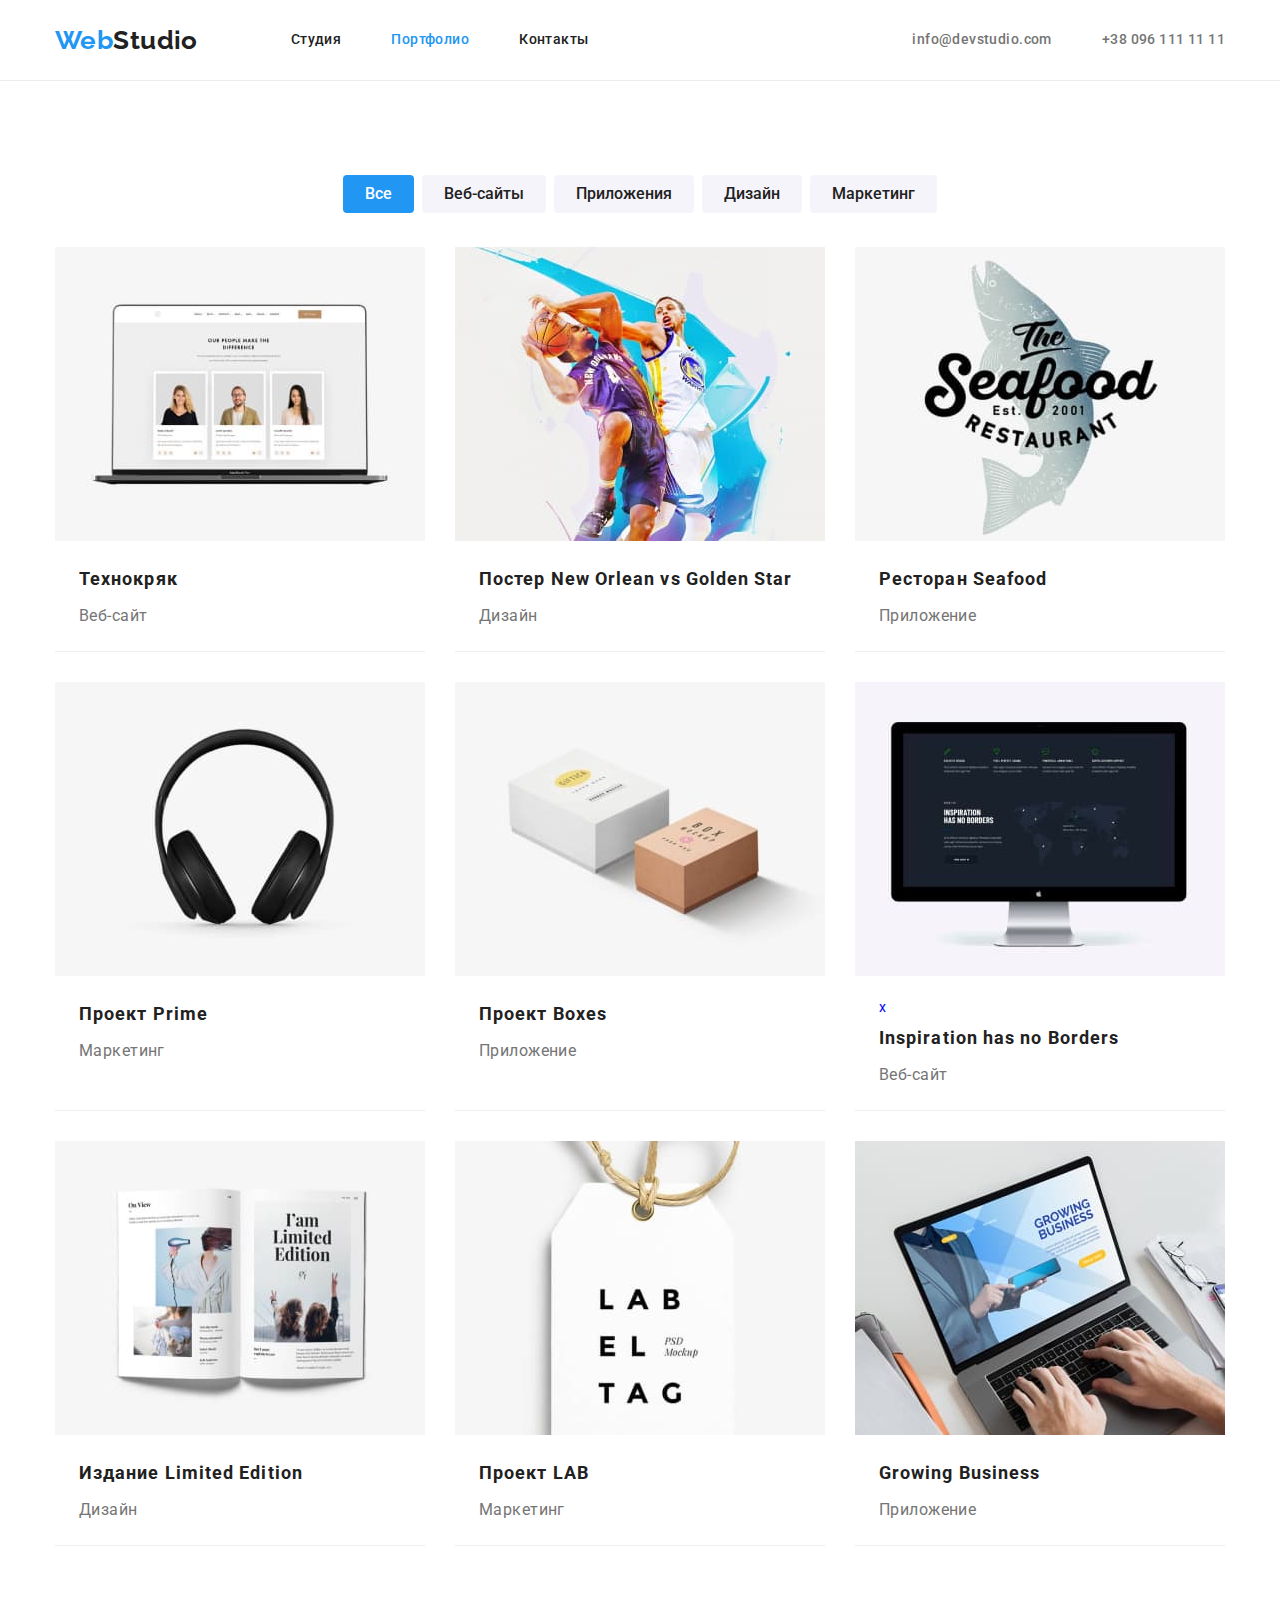
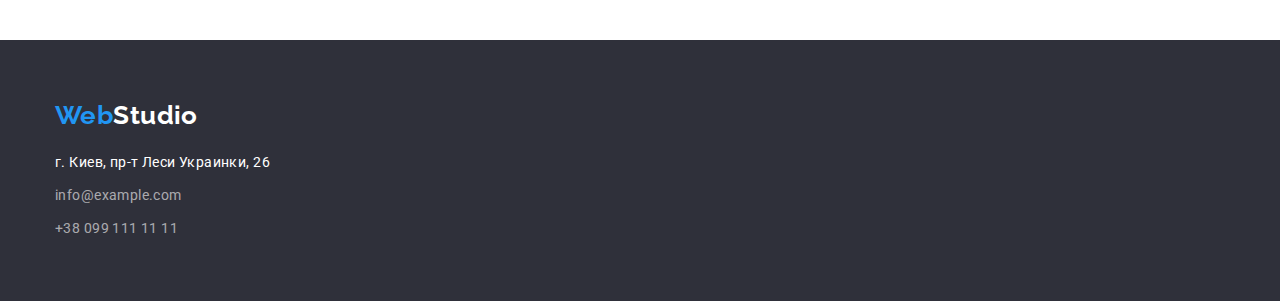
==== portfolio.html @ c3a895c4 "Добавляет файлы - homework-03" ====
<!DOCTYPE html>
<html lang="ru">

<head>
    <meta charset="UTF-8">
    <meta http-equiv="X-UA-Compatible" content="IE=edge">
    <meta name="viewport" content="width=device-width, initial-scale=1.0">
    <title>Портфолио</title>
    <link rel="stylesheet"
        href="https://fonts.googleapis.com/css2?family=Raleway:wght@700&family=Roboto:wght@400;500;700;900&display=swap" />
    <link rel="stylesheet"
        href="https://cdnjs.cloudflare.com/ajax/libs/modern-normalize/1.1.0/modern-normalize.min.css" />
    <link rel="stylesheet" href="css/style.css" />
</head>

<body>
    <!--header-->
    <header class="page-header">
        <div class="container navigation ">
            <nav class="navigation">
                <a href="./index.html" class="logo">Web<span class="studio">Studio</span> </a>
                <ul class="site-nav ">
                    <li class="item"><a href="./index.html" class="link"> Студия </a></li>
                    <li class="item"><a href="./portfolio.html" class="link  current"> Портфолио </a></li>
                    <li class="item"><a href="#" class="link"> Контакты </a></li>
                </ul>
            </nav>
            <ul class="auth-nav ">
                <li class="item"><a href="mailto:info@devstudio.com" class="link"> info@devstudio.com </a></li>
                <li class="item"><a href="tel:+380961111111" class="link"> +38 096 111 11 11 </a></li>
            </ul>
        </div>
    </header>

    <!--main -->
    <main>

        <!-- portfolio section -->
        <section class="portfolio-section section ">
        <div class="container">

            <h1 class="visually-hidden"> Портфолио </h1>
            
<!-- button-list -->
            <ul class="button-list">
                <li class="btn-item"><button type="button" class="filter-button active"> Все </button></li>
                <li class="btn-item"><button type="button" class="filter-button"> Веб-сайты </button></li>
                <li class="btn-item"><button type="button" class="filter-button"> Приложения </button></li>
                <li class="btn-item"><button type="button" class="filter-button"> Дизайн </button></li>
                <li class="btn-item"><button type="button" class="filter-button"> Маркетинг </button></li>
            </ul>

<!-- portfolio-list -->
            <ul class="portfolio-list">
                <li class="portfolio-item"><a href="#"><img src="./imeges/img-10.jpg"
                            alt="на ноутбуке изображены три IT-специалиста" width="370" height="294" class="item-img">
                        <div class="portfolio-content">
                            <h2 class="portfolio-title">Технокряк </h2>
                            <p class="desc">Веб-сайт</p>
                        </div>
                    </a> </li>
                <li class="portfolio-item"><a href="#"><img src="./imeges/img-11.jpg"
                            alt="два играка в баскетбол в прижке" width="370" height="294" class="item-img">
                        <div class="portfolio-content">
                            <h2 class="portfolio-title">Постер New Orlean vs Golden Star </h2>
                            <p class="desc">Дизайн</p>
                        </div>
                    </a></li>
                <li class="portfolio-item"><a href="#"><img src="./imeges/img-12.jpg"
                            alt="эмблема ресторана морепродукты" width="370" height="294" class="item-img">
                    <div class="portfolio-content">
                            <h2 class="portfolio-title">Ресторан Seafood </h2>
                            <p class="desc"> Приложение</p>
                        </div>
                    </a> </li>
                <li class="portfolio-item"><a href="#"><img src="./imeges/img-13.jpg" alt="наушники" width="370"
                            height="294" class="item-img">
                        <div class="portfolio-content">
                             <h2 class="portfolio-title">Проект Prime </h2>
                            <p class="desc">Маркетинг</p>
                        </div>
                    </a> </li>
                <li class="portfolio-item"><a href="#"><img src="./imeges/img-14.jpg" alt="две картоные коробочки"
                            width="370" height="294" class="item-img">
                    <div class="portfolio-content">
                            <h2 class="portfolio-title">Проект Boxes </h2>
                             <p class="desc">Приложение</p>
                    </div>
                    </a></li>
                <li class="portfolio-item"><a href="#"><img src="./imeges/img-15.jpg" alt="монитор" width="370"
                            height="294" class="item-img">
                        <div class="portfolio-content">x
                            <h2 class="portfolio-title">Inspiration has no Borders </h2>
                            <p class="desc"> Веб-сайт</p>
                        </div>
                    </a></li>
                <li class="portfolio-item"><a href="#"><img src="./imeges/img-16.jpg" alt="открытая книга" width="370"
                            height="294" class="item-img">
                        <div class="portfolio-content">
                            <h2 class="portfolio-title">Издание Limited Edition </h2>
                            <p class="desc">Дизайн</p>
                        </div>
                    </a> </li>
                <li class="portfolio-item"><a href="#"><img src="./imeges/img-17.jpg" alt="логотип проекта лаб"
                            width="370" height="294" class="item-img">
                        <div class="portfolio-content">
                            <h2 class="portfolio-title">Проект LAB </h2>
                            <p class="desc"> Маркетинг</p>
                        </div>
                    </a> </li>
                <li class="portfolio-item"><a href="#"><img src="./imeges/img-18.jpg"
                            alt="человек печатающий на ноутбуке" width="370" height="294" class="item-img">
                        <div class="portfolio-content">
                            <h2 class="portfolio-title">Growing Business </h2>
                            <p class="desc">Приложение</p>
                        </div>
                    </a></li>
            </ul>
        </div>
        </section>
    </main>

    <!--footer container-->
    <footer class="footer-section">
        <div class="container">
            <a href="./index.html" class="logo">Web<span class="studio">Studio</span> </a>
            <address class="contact">
                <ul class="contact-list">
                    <li class="contact-link"><a href="https://goo.gl/maps/1aV7GLh5moSTKQaL6" target="_blank"
                            rel="noopener noreferrer" class="text"> г. Киев, пр-т Леси Украинки, 26 </a></li>
                    <li class="contact-link"><a href="mailto:info@example.com" class="link">info@example.com</a>
                    </li>
                    <li class="contact-link"><a href="tel:+380991111111" class="link">+38 099 111 11 11</a></li>
                </ul>
            </address>
        </div>
    </footer>
</body>

</html>
---- css/style.css ----
/*  цвет */

/* цвет основного текста: rgba(117, 117, 117, 1) */
/* цвет акцента кнопка портфолио Logo и ссылки (синий): rgba(33, 150, 243, 1) */
/* белый цвет: #FFFFFF; */
/* чорний цвет h-h3: rgba(33, 33, 33, 1) */
/* цвет background hero, footer: rgba(47, 48, 58, 1) */

/* переменные */
:root {
  --title-text-color: rgba(33, 33, 33, 1);
  --primary-text-color: rgba(117, 117, 117, 1);
  --аccent-color: rgba(33, 150, 243, 1);
  --background-color: #ffffff;
  --footer-backgraund-color: rgba(47, 48, 58, 1);
}
html {
  box-sizing: border-box;
}
*,
*::before,
*::after {
  box-sizing: inherit;
}

/*----- body ------*/

body {
  font-family: Roboto, sans-serif;
  font-size: 14px;
  line-height: 1.71;
  letter-spacing: 0.03em;
  background: var(--background-color);
  color: var(--primary-text-color);
}

/* -----basic----- */

.container {
  width: 1200px;
  padding: 0 15px;
  margin: auto auto;
}
.section {
  padding-top: 94px;
  padding-bottom: 94px;
}

h1,
h2,
h3,
p,
ul,
a {
  margin-top: 0;
  margin-bottom: 0;
}
/* link decoration */
a {
  text-decoration: none;
  font-style: normal;
}
li {
  list-style: none;
}
/* title color*/
h1,
h2,
h3 {
  color: var(--title-text-color);
}

/* visually-hidden h2 */

.visually-hidden {
  position: absolute;
  width: 1px;
  height: 1px;
  margin: -1px;
  border: 0;
  padding: 0;

  white-space: nowrap;
  clip-path: inset(100%);
  clip: rect(0 0 0 0);
  overflow: hidden;
}

/*          page studio          */
/*------header------*/
/* logo */
.page-header {
  border-bottom: 1px solid rgba(236, 236, 236, 1);
}

.logo,
.studio {
  font-family: 'Raleway', sans-serif;
  font-weight: 700;
  font-size: 26px;
  line-height: 1.19;
  color: var(--аccent-color);
}
.studio {
  color: var(--title-text-color);
}

/*---- navigation----- */

.navigation {
  display: flex;
  align-items: center;
}
.logo {
  margin-left: 0;
 
}
.auth-nav {
  margin-left: auto;
}
.site-nav,
.auth-nav {
  display: flex;
  align-items: center;
  padding-left: 0;
}
.site-nav {
 margin-left: 93px;
}
.site-nav .item,
.auth-nav .item {
  margin-left: 50px;
}
.site-nav .item:first-child,
.auth-nav .item:first-child {
  margin-left: 0;
}

.site-nav .link {
  display: block;
  padding: 32px 0;
  font-weight: 500;
  line-height: 1.14;
  color: var(--title-text-color);
}
.site-nav .link.current {
  color: var(--аccent-color);
}
.auth-nav .link {
  display: block;
  padding: 32px 0;  
  font-weight: 500;
  line-height: 1.14;
  color: var(--primary-text-color);
}
.link:hover,
.link:focus {
  color: var(--аccent-color);
}

/* hero section */

.hero-section {
  padding: 200px 0;
  text-align: center;
  background-color:#2F303A;
}
.hero-title {
  margin: 0 auto 30px;
  font-weight: 900;
  font-size: 44px;
  line-height: 1.36;
  letter-spacing: 0.06em;
  text-transform: uppercase;
  width: 696px;
  color: #ffffff;
}
.hero-button {
  font-family: inherit;
  cursor: pointer;
  font-weight: 700;
  font-size: 16px;
  line-height: 1.88;
  min-width: 200px;
  border-radius: 4px;
  border: none;
  padding: 10px 32px;

  text-transform: none;
  letter-spacing: 0.06em;
  background: var(--аccent-color);
  color: #ffffff;
  box-shadow: 0px 4px 4px rgba(0, 0, 0, 0.15);
}
.hero-button:hover,
.hero-button:focus {
  background-color: #188ce8;
  color: #ffffff;
}

/* advantages-section */

.advantages-list {
  display: flex;
  padding: 0;
}
.advantages-card + li {
  margin-left: 30px;
}
.advantages-card {
  width: 270px;
}
.advantages-card .list-title {
  margin-bottom: 10px;
}
.section-title {
  font-size: 36px;
  line-height: 1.16;
  text-align: center;
  margin-bottom: 50px;
}
.advantages-card>.list-title {
  font-size: 14px;
  line-height: 1.14;
  text-transform: uppercase;
}

/* work section */

.work-section.section {
  text-align: center;
  padding-top: 0;
}
.work-list {
  display: flex;
  padding: 0;
}
.work-img {
  display: flex;
}
.work-item + li {
  margin-left: 30px;
}

/* team section */

.team-section {
  text-align: center;
  background-color:#F5F4FA;
}
.section-title {
  margin-bottom: 50px;
}
.team-list .list-title {
  font-weight: 500;
  font-size: 16px;
  line-height: 1.18;
  margin-bottom: 10px;
}
.team-list {
  display: flex;
  padding: 0;
}
.team-card {
  background-color: #ffffff;
  box-shadow: 0px 1px 3px rgba(0, 0, 0, 0.12), 0px 1px 1px rgba(0, 0, 0, 0.14), 0px 2px 1px rgba(0, 0, 0, 0.2);
  border-radius: 0px 0px 4px 4px;

}
.team-card + li {
  margin-left: 30px;
}
.team-img {
  display: flex;
 }
.team-card .list-title {
  text-align: center;
}
.card-content {
    padding: 30px 0;
}
.profession {
  font-size: 16px;
  line-height: 1.18;
  text-align: center;
}

/*------footer------- */

.footer-section {
  background: var(--footer-backgraund-color);
  padding: 60px 0;
}
.footer-section .logo {
    display: block;
    margin-bottom: 20px;
}
.footer-section .studio,
.contact-list .text {
  color: #ffffff;
}
.contact-link .link {
  color: rgba(255, 255, 255, 0.6);
}
.contact-list .link:hover,
.contact-list .link:focus {
  color: var(--аccent-color);
}
.contact-list {
  padding: 0;
 }
.contact-link:not(:last-child) {
  margin-bottom: 9px;
}
.link,
.text {
  display: block;
}

/*       page portfolio        */

 /* ---button-list--- */

.btn-item + li {
  margin-left: 8px;
}
.button-list {
  display: flex;
  justify-content: center;
  margin-bottom: 34px;
  padding: 0;
  
}
.filter-button {
  font-family: inherit;
  cursor: pointer;
  font-weight: 500;
  font-size: 16px;
  line-height: 1.62;

  padding: 6px 22px;
  border-radius: 4px;
  border: none;
  text-align: center;
  text-transform: none;
  background-color:#F5F4FA;
  color: var(--title-text-color);
}
.active {
  background-color: var(--аccent-color);
  color: #ffffff;
}
.filter-button:hover,
.filter-button:focus {
  background: var(--аccent-color);
  color: #ffffff;
}

/* -- portfolio-list -- */

.portfolio-list {
  display: flex;
  flex-wrap: wrap;
  padding: 0;
}
.portfolio-item {
  margin-right: 30px;
  margin-bottom: 30px;
  border-bottom: 1px solid #eeeeee;
}
.portfolio-content {
  padding: 20px 24px;
  background-color: #ffffff;
}
.portfolio-item:nth-last-child(-n + 3) {
  margin-bottom: 0;
}
.portfolio-item:nth-child(3n) {
  margin-right: 0;
}
.portfolio-title {
  font-size: 18px;
  line-height: 2;
  letter-spacing: 0.06em;
  color: var(--title-text-color);
  margin-bottom: 4px;
}
.desc {
  /* margin: 0 24px 20px; */
  font-size: 16px;
  line-height: 1.88;
  color: var(--primary-text-color);
}
.item-img {
  display: flex;
}
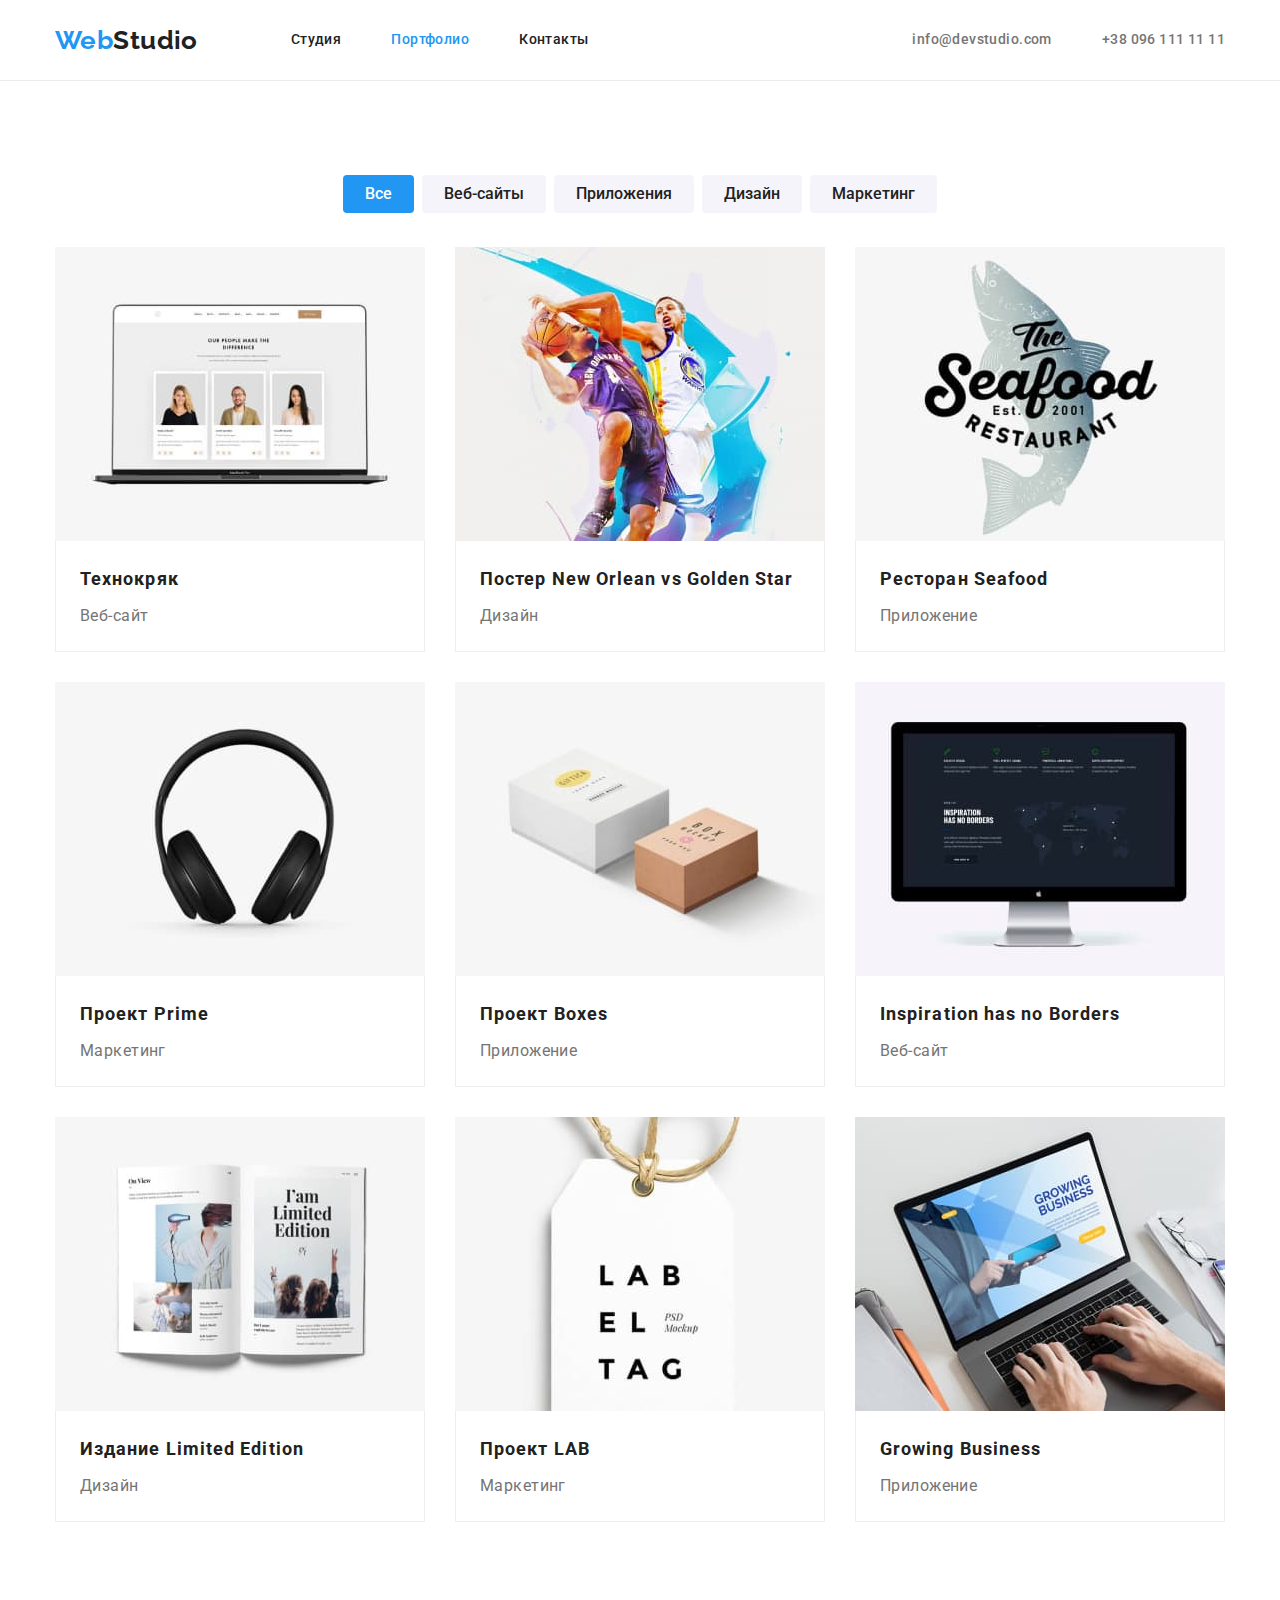
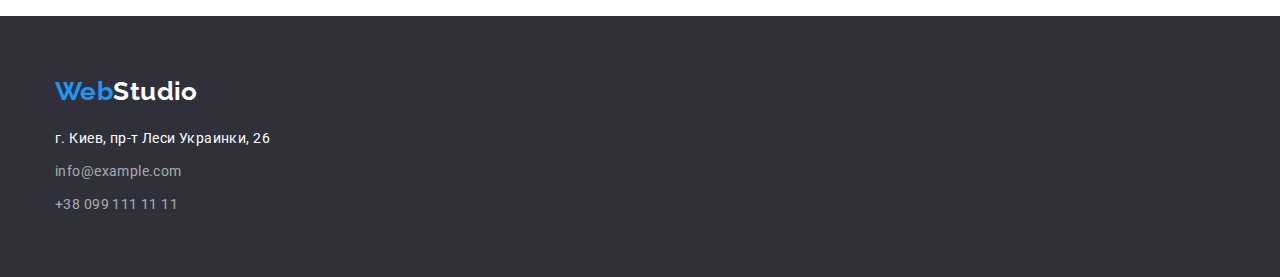
==== commit 3b2523ce: "Добавляет - background-image" ====
--- a/portfolio.html
+++ b/portfolio.html
@@ -89,7 +89,7 @@
                     </a></li>
                 <li class="portfolio-item"><a href="#"><img src="./imeges/img-15.jpg" alt="монитор" width="370"
                             height="294" class="item-img">
-                        <div class="portfolio-content">x
+                        <div class="portfolio-content">
                             <h2 class="portfolio-title">Inspiration has no Borders </h2>
                             <p class="desc"> Веб-сайт</p>
                         </div>
--- a/css/style.css
+++ b/css/style.css
@@ -55,6 +55,7 @@
   margin-top: 0;
   margin-bottom: 0;
 }
+
 /* link decoration */
 a {
   text-decoration: none;
@@ -89,6 +90,7 @@
 /*          page studio          */
 /*------header------*/
 /* logo */
+
 .page-header {
   border-bottom: 1px solid rgba(236, 236, 236, 1);
 }
@@ -164,7 +166,16 @@
   padding: 200px 0;
   text-align: center;
   background-color:#2F303A;
-}
+
+   max-width: 1600px;
+    min-height: 600px;
+    margin: 0 auto;
+    background-image:linear-gradient( to right, rgba(47, 48, 58, 0.4), rgba(47, 48, 58, 0.4)), url('../imeges/Img-background.jpg');
+    background-repeat: no-repeat;
+    background-position: center;
+    background-size: cover;
+}
+
 .hero-title {
   margin: 0 auto 30px;
   font-weight: 900;
@@ -210,6 +221,31 @@
 .advantages-card {
   width: 270px;
 }
+.advantages-card::before {
+    content:"";
+    display: block;
+    height: 120px;
+    background: #F5F4FA;
+    border-radius: 4px;
+    background-repeat: no-repeat;
+    background-size: 70px 70px;
+    background-position: center;
+    margin-bottom: 30px;
+}
+.icon-antena::before {
+    background-image:url(../imeges/group.svg);
+}
+.icon-clock::before {
+    background-image:url(../imeges/clock.svg);
+}
+.icon-diagram::before {
+    background-image:url(../imeges/diagram.svg);
+}
+.icon-astronaut::before {
+    background-image:url(../imeges/astronaut.svg);
+}
+
+
 .advantages-card .list-title {
   margin-bottom: 10px;
 }
@@ -366,11 +402,14 @@
 .portfolio-item {
   margin-right: 30px;
   margin-bottom: 30px;
-  border-bottom: 1px solid #eeeeee;
+ 
 }
 .portfolio-content {
   padding: 20px 24px;
   background-color: #ffffff;
+   border-bottom: 1px solid #eeeeee;
+   border-right: 1px solid #eeeeee;
+   border-left: 1px solid #eeeeee;
 }
 .portfolio-item:nth-last-child(-n + 3) {
   margin-bottom: 0;
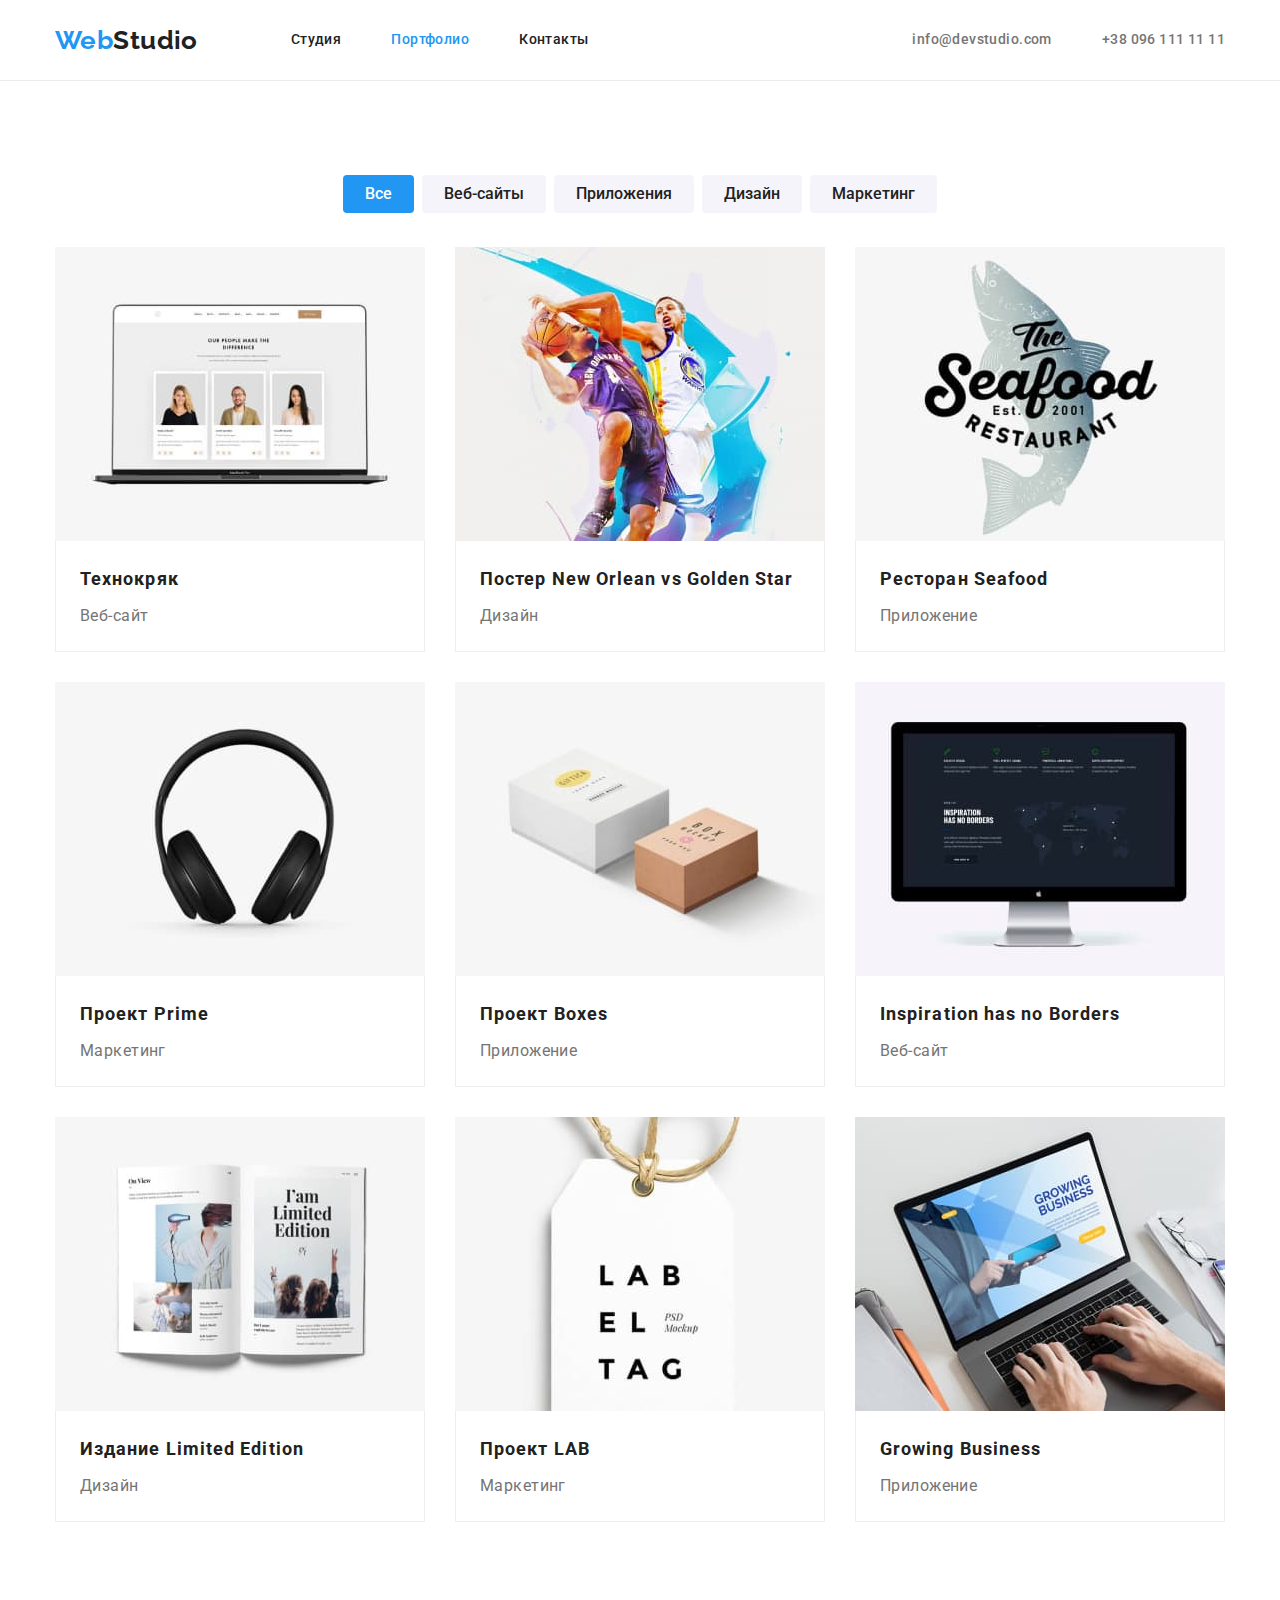
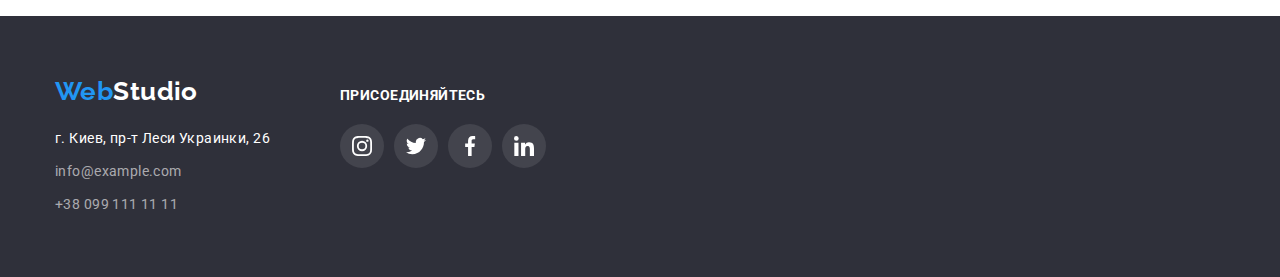
==== commit 6983cb0e: "Добавляет svg-icon из спрайта" ====
--- a/portfolio.html
+++ b/portfolio.html
@@ -37,102 +37,133 @@
 
         <!-- portfolio section -->
         <section class="portfolio-section section ">
-        <div class="container">
+            <div class="container">
 
-            <h1 class="visually-hidden"> Портфолио </h1>
-            
-<!-- button-list -->
-            <ul class="button-list">
-                <li class="btn-item"><button type="button" class="filter-button active"> Все </button></li>
-                <li class="btn-item"><button type="button" class="filter-button"> Веб-сайты </button></li>
-                <li class="btn-item"><button type="button" class="filter-button"> Приложения </button></li>
-                <li class="btn-item"><button type="button" class="filter-button"> Дизайн </button></li>
-                <li class="btn-item"><button type="button" class="filter-button"> Маркетинг </button></li>
-            </ul>
+                <h1 class="visually-hidden"> Портфолио </h1>
 
-<!-- portfolio-list -->
-            <ul class="portfolio-list">
-                <li class="portfolio-item"><a href="#"><img src="./imeges/img-10.jpg"
-                            alt="на ноутбуке изображены три IT-специалиста" width="370" height="294" class="item-img">
-                        <div class="portfolio-content">
-                            <h2 class="portfolio-title">Технокряк </h2>
-                            <p class="desc">Веб-сайт</p>
-                        </div>
-                    </a> </li>
-                <li class="portfolio-item"><a href="#"><img src="./imeges/img-11.jpg"
-                            alt="два играка в баскетбол в прижке" width="370" height="294" class="item-img">
-                        <div class="portfolio-content">
-                            <h2 class="portfolio-title">Постер New Orlean vs Golden Star </h2>
-                            <p class="desc">Дизайн</p>
-                        </div>
-                    </a></li>
-                <li class="portfolio-item"><a href="#"><img src="./imeges/img-12.jpg"
-                            alt="эмблема ресторана морепродукты" width="370" height="294" class="item-img">
-                    <div class="portfolio-content">
-                            <h2 class="portfolio-title">Ресторан Seafood </h2>
-                            <p class="desc"> Приложение</p>
-                        </div>
-                    </a> </li>
-                <li class="portfolio-item"><a href="#"><img src="./imeges/img-13.jpg" alt="наушники" width="370"
-                            height="294" class="item-img">
-                        <div class="portfolio-content">
-                             <h2 class="portfolio-title">Проект Prime </h2>
-                            <p class="desc">Маркетинг</p>
-                        </div>
-                    </a> </li>
-                <li class="portfolio-item"><a href="#"><img src="./imeges/img-14.jpg" alt="две картоные коробочки"
-                            width="370" height="294" class="item-img">
-                    <div class="portfolio-content">
-                            <h2 class="portfolio-title">Проект Boxes </h2>
-                             <p class="desc">Приложение</p>
-                    </div>
-                    </a></li>
-                <li class="portfolio-item"><a href="#"><img src="./imeges/img-15.jpg" alt="монитор" width="370"
-                            height="294" class="item-img">
-                        <div class="portfolio-content">
-                            <h2 class="portfolio-title">Inspiration has no Borders </h2>
-                            <p class="desc"> Веб-сайт</p>
-                        </div>
-                    </a></li>
-                <li class="portfolio-item"><a href="#"><img src="./imeges/img-16.jpg" alt="открытая книга" width="370"
-                            height="294" class="item-img">
-                        <div class="portfolio-content">
-                            <h2 class="portfolio-title">Издание Limited Edition </h2>
-                            <p class="desc">Дизайн</p>
-                        </div>
-                    </a> </li>
-                <li class="portfolio-item"><a href="#"><img src="./imeges/img-17.jpg" alt="логотип проекта лаб"
-                            width="370" height="294" class="item-img">
-                        <div class="portfolio-content">
-                            <h2 class="portfolio-title">Проект LAB </h2>
-                            <p class="desc"> Маркетинг</p>
-                        </div>
-                    </a> </li>
-                <li class="portfolio-item"><a href="#"><img src="./imeges/img-18.jpg"
-                            alt="человек печатающий на ноутбуке" width="370" height="294" class="item-img">
-                        <div class="portfolio-content">
-                            <h2 class="portfolio-title">Growing Business </h2>
-                            <p class="desc">Приложение</p>
-                        </div>
-                    </a></li>
-            </ul>
-        </div>
+                <!-- button-list -->
+                <ul class="button-list">
+                    <li class="btn-item"><button type="button" class="filter-button active"> Все </button></li>
+                    <li class="btn-item"><button type="button" class="filter-button"> Веб-сайты </button></li>
+                    <li class="btn-item"><button type="button" class="filter-button"> Приложения </button></li>
+                    <li class="btn-item"><button type="button" class="filter-button"> Дизайн </button></li>
+                    <li class="btn-item"><button type="button" class="filter-button"> Маркетинг </button></li>
+                </ul>
+
+                <!-- portfolio-list -->
+                <ul class="portfolio-list">
+                    <li class="portfolio-item"><a href="#" class="portfolio-link"><img src="./imeges/img-10.jpg"
+                                alt="на ноутбуке изображены три IT-специалиста" width="370" height="294"
+                                class="item-img">
+                            <div class="portfolio-content">
+                                <h2 class="portfolio-title">Технокряк </h2>
+                                <p class="desc">Веб-сайт</p>
+                            </div>
+                        </a> </li>
+                    <li class="portfolio-item"><a href="#" class="portfolio-link"><img src="./imeges/img-11.jpg"
+                                alt="два играка в баскетбол в прижке" width="370" height="294" class="item-img">
+                            <div class="portfolio-content">
+                                <h2 class="portfolio-title">Постер New Orlean vs Golden Star </h2>
+                                <p class="desc">Дизайн</p>
+                            </div>
+                        </a></li>
+                    <li class="portfolio-item"><a href="#" class="portfolio-link"><img src="./imeges/img-12.jpg"
+                                alt="эмблема ресторана морепродукты" width="370" height="294" class="item-img">
+                            <div class="portfolio-content">
+                                <h2 class="portfolio-title">Ресторан Seafood </h2>
+                                <p class="desc"> Приложение</p>
+                            </div>
+                        </a> </li>
+                    <li class="portfolio-item"><a href="#" class="portfolio-link"><img src="./imeges/img-13.jpg"
+                                alt="наушники" width="370" height="294" class="item-img">
+                            <div class="portfolio-content">
+                                <h2 class="portfolio-title">Проект Prime </h2>
+                                <p class="desc">Маркетинг</p>
+                            </div>
+                        </a> </li>
+                    <li class="portfolio-item"><a href="#" class="portfolio-link"><img src="./imeges/img-14.jpg"
+                                alt="две картоные коробочки" width="370" height="294" class="item-img">
+                            <div class="portfolio-content">
+                                <h2 class="portfolio-title">Проект Boxes </h2>
+                                <p class="desc">Приложение</p>
+                            </div>
+                        </a></li>
+                    <li class="portfolio-item"><a href="#" class="portfolio-link"><img src="./imeges/img-15.jpg"
+                                alt="монитор" width="370" height="294" class="item-img">
+                            <div class="portfolio-content">
+                                <h2 class="portfolio-title">Inspiration has no Borders </h2>
+                                <p class="desc"> Веб-сайт</p>
+                            </div>
+                        </a></li>
+                    <li class="portfolio-item"><a href="#" class="portfolio-link"><img src="./imeges/img-16.jpg"
+                                alt="открытая книга" width="370" height="294" class="item-img">
+                            <div class="portfolio-content">
+                                <h2 class="portfolio-title">Издание Limited Edition </h2>
+                                <p class="desc">Дизайн</p>
+                            </div>
+                        </a> </li>
+                    <li class="portfolio-item"><a href="#" class="portfolio-link"><img src="./imeges/img-17.jpg"
+                                alt="логотип проекта лаб" width="370" height="294" class="item-img">
+                            <div class="portfolio-content">
+                                <h2 class="portfolio-title">Проект LAB </h2>
+                                <p class="desc"> Маркетинг</p>
+                            </div>
+                        </a> </li>
+                    <li class="portfolio-item"><a href="#" class="portfolio-link"><img src="./imeges/img-18.jpg"
+                                alt="человек печатающий на ноутбуке" width="370" height="294" class="item-img">
+                            <div class="portfolio-content">
+                                <h2 class="portfolio-title">Growing Business </h2>
+                                <p class="desc">Приложение</p>
+                            </div>
+                        </a></li>
+                </ul>
+            </div>
         </section>
     </main>
 
     <!--footer container-->
     <footer class="footer-section">
         <div class="container">
-            <a href="./index.html" class="logo">Web<span class="studio">Studio</span> </a>
-            <address class="contact">
-                <ul class="contact-list">
-                    <li class="contact-link"><a href="https://goo.gl/maps/1aV7GLh5moSTKQaL6" target="_blank"
-                            rel="noopener noreferrer" class="text"> г. Киев, пр-т Леси Украинки, 26 </a></li>
-                    <li class="contact-link"><a href="mailto:info@example.com" class="link">info@example.com</a>
-                    </li>
-                    <li class="contact-link"><a href="tel:+380991111111" class="link">+38 099 111 11 11</a></li>
-                </ul>
-            </address>
+            <div class="footer-link">
+                <div class="first-column-link">
+                    <a href="./index.html" class="logo">Web<span class="studio">Studio</span> </a>
+
+                    <address class="contact">
+                        <ul class="contact-list">
+                            <li class="contact-link"><a href="https://goo.gl/maps/1aV7GLh5moSTKQaL6" target="_blank"
+                                    rel="noopener noreferrer" class="text">г. Киев, пр-т Леси Украинки, 26</a></li>
+                            <li class="contact-link"><a href="mailto:info@example.com" class="link">info@example.com</a>
+                            </li>
+                            <li class="contact-link"><a href="tel:+380991111111" class="link">+38 099 111 11 11</a></li>
+                        </ul>
+                    </address>
+                </div>
+                <div class="second-column-link">
+                    <span class="join">присоединяйтесь</span>
+                    <ul class="footer-network-list network-list">
+                        <li class="network-item footer-item"><a href="#" class="network-link" aria-label="Инстаграм">
+                                <svg class="icon-network icon-network-footer" width="20" height="20">
+                                    <use href="./imeges/symbol-defs.svg#icon-instagram"></use>
+                                </svg></a>
+                        </li>
+                        <li class="network-item footer-item"><a href="#" class="network-link" aria-label="Твиттер">
+                                <svg class="icon-network icon-network-footer" width="20" height="20">
+                                    <use href="./imeges/symbol-defs.svg#icon-twitter"></use>
+                                </svg></a>
+                        </li>
+                        <li class="network-item footer-item"><a href="#" class="network-link" aria-label="Фейсбук">
+                                <svg class="icon-network icon-network-footer" width="20" height="20">
+                                    <use href="./imeges/symbol-defs.svg#icon-facebook"></use>
+                                </svg></a>
+                        </li>
+                        <li class="network-item footer-item"><a href="#" class="network-link" aria-label="Линкедин">
+                                <svg class="icon-network icon-network-footer" width="20" height="20">
+                                    <use href="./imeges/symbol-defs.svg#icon-linkedin"></use>
+                                </svg></a>
+                        </li>
+                    </ul>
+                </div>
+            </div>
         </div>
     </footer>
 </body>
--- a/css/style.css
+++ b/css/style.css
@@ -56,6 +56,10 @@
   margin-bottom: 0;
 }
 
+ul {
+  padding: 0;
+}
+
 /* link decoration */
 a {
   text-decoration: none;
@@ -115,7 +119,6 @@
 }
 .logo {
   margin-left: 0;
- 
 }
 .auth-nav {
   margin-left: auto;
@@ -127,7 +130,7 @@
   padding-left: 0;
 }
 .site-nav {
- margin-left: 93px;
+  margin-left: 93px;
 }
 .site-nav .item,
 .auth-nav .item {
@@ -149,8 +152,8 @@
   color: var(--аccent-color);
 }
 .auth-nav .link {
-  display: block;
-  padding: 32px 0;  
+  display: inline-flex;
+  padding: 32px 0;
   font-weight: 500;
   line-height: 1.14;
   color: var(--primary-text-color);
@@ -159,21 +162,30 @@
 .link:focus {
   color: var(--аccent-color);
 }
+.icon-envelope {
+  fill: currentColor;
+  margin: 2px 10px 2px 0;
+}
+.icon-smartphone {
+  fill: currentColor;
+  margin: 0 10px 0;
+}
 
 /* hero section */
 
 .hero-section {
   padding: 200px 0;
   text-align: center;
-  background-color:#2F303A;
-
-   max-width: 1600px;
-    min-height: 600px;
-    margin: 0 auto;
-    background-image:linear-gradient( to right, rgba(47, 48, 58, 0.4), rgba(47, 48, 58, 0.4)), url('../imeges/Img-background.jpg');
-    background-repeat: no-repeat;
-    background-position: center;
-    background-size: cover;
+  background-color: #2f303a;
+
+  max-width: 1600px;
+  min-height: 600px;
+  margin: 0 auto;
+  background-image: linear-gradient(to right, rgba(47, 48, 58, 0.4), rgba(47, 48, 58, 0.4)),
+    url('../imeges/Img-background.jpg');
+  background-repeat: no-repeat;
+  background-position: center;
+  background-size: cover;
 }
 
 .hero-title {
@@ -221,31 +233,14 @@
 .advantages-card {
   width: 270px;
 }
-.advantages-card::before {
-    content:"";
-    display: block;
-    height: 120px;
-    background: #F5F4FA;
-    border-radius: 4px;
-    background-repeat: no-repeat;
-    background-size: 70px 70px;
-    background-position: center;
-    margin-bottom: 30px;
-}
-.icon-antena::before {
-    background-image:url(../imeges/group.svg);
-}
-.icon-clock::before {
-    background-image:url(../imeges/clock.svg);
-}
-.icon-diagram::before {
-    background-image:url(../imeges/diagram.svg);
-}
-.icon-astronaut::before {
-    background-image:url(../imeges/astronaut.svg);
-}
-
-
+.icon-block {
+  display: flex;
+  height: 120px;
+  border-radius: 4px;
+  background-color: #f5f4fa;
+  margin-bottom: 30px;
+  padding: 25px 100px;
+}
 .advantages-card .list-title {
   margin-bottom: 10px;
 }
@@ -255,7 +250,7 @@
   text-align: center;
   margin-bottom: 50px;
 }
-.advantages-card>.list-title {
+.advantages-card > .list-title {
   font-size: 14px;
   line-height: 1.14;
   text-transform: uppercase;
@@ -274,15 +269,15 @@
 .work-img {
   display: flex;
 }
-.work-item + li {
-  margin-left: 30px;
+.work-item:not(:last-child) {
+  margin-right: 30px;
 }
 
 /* team section */
 
 .team-section {
   text-align: center;
-  background-color:#F5F4FA;
+  background-color: #f5f4fa;
 }
 .section-title {
   margin-bottom: 50px;
@@ -299,21 +294,21 @@
 }
 .team-card {
   background-color: #ffffff;
-  box-shadow: 0px 1px 3px rgba(0, 0, 0, 0.12), 0px 1px 1px rgba(0, 0, 0, 0.14), 0px 2px 1px rgba(0, 0, 0, 0.2);
+  box-shadow: 0px 1px 3px rgba(0, 0, 0, 0.12), 0px 1px 1px rgba(0, 0, 0, 0.14),
+    0px 2px 1px rgba(0, 0, 0, 0.2);
   border-radius: 0px 0px 4px 4px;
-
-}
-.team-card + li {
-  margin-left: 30px;
+}
+.team-card:not(:last-child) {
+  margin-right: 30px;
 }
 .team-img {
   display: flex;
- }
+}
 .team-card .list-title {
   text-align: center;
 }
 .card-content {
-    padding: 30px 0;
+  padding: 30px 0 0;
 }
 .profession {
   font-size: 16px;
@@ -321,20 +316,135 @@
   text-align: center;
 }
 
+/* ---network-block--- */
+
+.network-list {
+  display: flex;
+  align-items: center;
+  padding: 16px 32px 30px;
+}
+
+.network-item {
+  width: 44px;
+  height: 44px;
+  cursor: pointer;
+  border: none;
+}
+
+.network-item:not(:last-child) {
+  margin-right: 10px;
+}
+
+.network-link {
+  width: 44px;
+  height: 44px;
+  padding: 12px;
+
+  display: flex;
+  align-items: center;
+
+  cursor: pointer;
+  border: none;
+
+  fill: #afb1b8;
+}
+
+.network-link:focus,
+.network-link:hover {
+  border-radius: 50%;
+  fill: #ffffff;
+  background-color: #2196f3;
+}
+
+/* --clients section-- */
+
+.clients-title {
+  text-align: center;
+  margin-bottom: 50px;
+  font-size: 36px;
+  line-height: 1.67;
+}
+
+.company-list {
+  display: flex;
+  padding: 0;
+}
+
+.company-item:not(:last-child) {
+  margin-right: 30px;
+}
+
+.company-link {
+  width: 170px;
+  height: 92px;
+
+  display: flex;
+  align-items: center;
+  justify-content: center;
+  cursor: pointer;
+
+  border: 1px solid #afb1b8;
+  border-radius: 4px;
+  fill: #afb1b8;
+}
+.company-link:focus,
+.company-link:hover {
+  fill: var(--аccent-color);
+  border: 1px solid var(--аccent-color);
+}
+
 /*------footer------- */
 
 .footer-section {
+  padding: 60px 0;
   background: var(--footer-backgraund-color);
-  padding: 60px 0;
-}
+}
+
+.footer-link {
+  display: flex;
+}
+
 .footer-section .logo {
-    display: block;
-    margin-bottom: 20px;
+  display: block;
+  margin-bottom: 20px;
 }
 .footer-section .studio,
 .contact-list .text {
   color: #ffffff;
 }
+.first-column-link {
+  margin-right: 70px;
+  flex-direction: column;
+}
+
+.second-column-link {
+  display: flex;
+  flex-direction: column;
+  margin-top: 12px;
+
+  font-weight: 700;
+  font-size: 14px;
+  line-height: 1.14;
+
+  text-transform: uppercase;
+  color: #ffffff;
+}
+
+.footer-item {
+  background-color: #43444d;
+  border-radius: 50%;
+}
+.join {
+  display: block;
+  margin-bottom: 20px;
+}
+.footer-network-list {
+  padding: 0;
+}
+.icon-network-footer {
+  fill: #ffffff;
+}
+
 .contact-link .link {
   color: rgba(255, 255, 255, 0.6);
 }
@@ -342,9 +452,7 @@
 .contact-list .link:focus {
   color: var(--аccent-color);
 }
-.contact-list {
-  padding: 0;
- }
+
 .contact-link:not(:last-child) {
   margin-bottom: 9px;
 }
@@ -355,18 +463,18 @@
 
 /*       page portfolio        */
 
- /* ---button-list--- */
-
-.btn-item + li {
-  margin-left: 8px;
+/* ---button-list--- */
+
+.btn-item:not(:last-child) {
+  margin-right: 8px;
 }
 .button-list {
   display: flex;
   justify-content: center;
   margin-bottom: 34px;
   padding: 0;
-  
-}
+}
+
 .filter-button {
   font-family: inherit;
   cursor: pointer;
@@ -379,7 +487,7 @@
   border: none;
   text-align: center;
   text-transform: none;
-  background-color:#F5F4FA;
+  background-color: #f5f4fa;
   color: var(--title-text-color);
 }
 .active {
@@ -402,14 +510,18 @@
 .portfolio-item {
   margin-right: 30px;
   margin-bottom: 30px;
- 
-}
+}
+.portfolio-item:hover {
+  box-shadow: 0px 1px 1px rgba(0, 0, 0, 0.12), 0px 4px 4px rgba(0, 0, 0, 0.06),
+    1px 4px 6px rgba(0, 0, 0, 0.16);
+}
+
 .portfolio-content {
   padding: 20px 24px;
   background-color: #ffffff;
-   border-bottom: 1px solid #eeeeee;
-   border-right: 1px solid #eeeeee;
-   border-left: 1px solid #eeeeee;
+  border-bottom: 1px solid #eeeeee;
+  border-right: 1px solid #eeeeee;
+  border-left: 1px solid #eeeeee;
 }
 .portfolio-item:nth-last-child(-n + 3) {
   margin-bottom: 0;
@@ -425,7 +537,6 @@
   margin-bottom: 4px;
 }
 .desc {
-  /* margin: 0 24px 20px; */
   font-size: 16px;
   line-height: 1.88;
   color: var(--primary-text-color);
